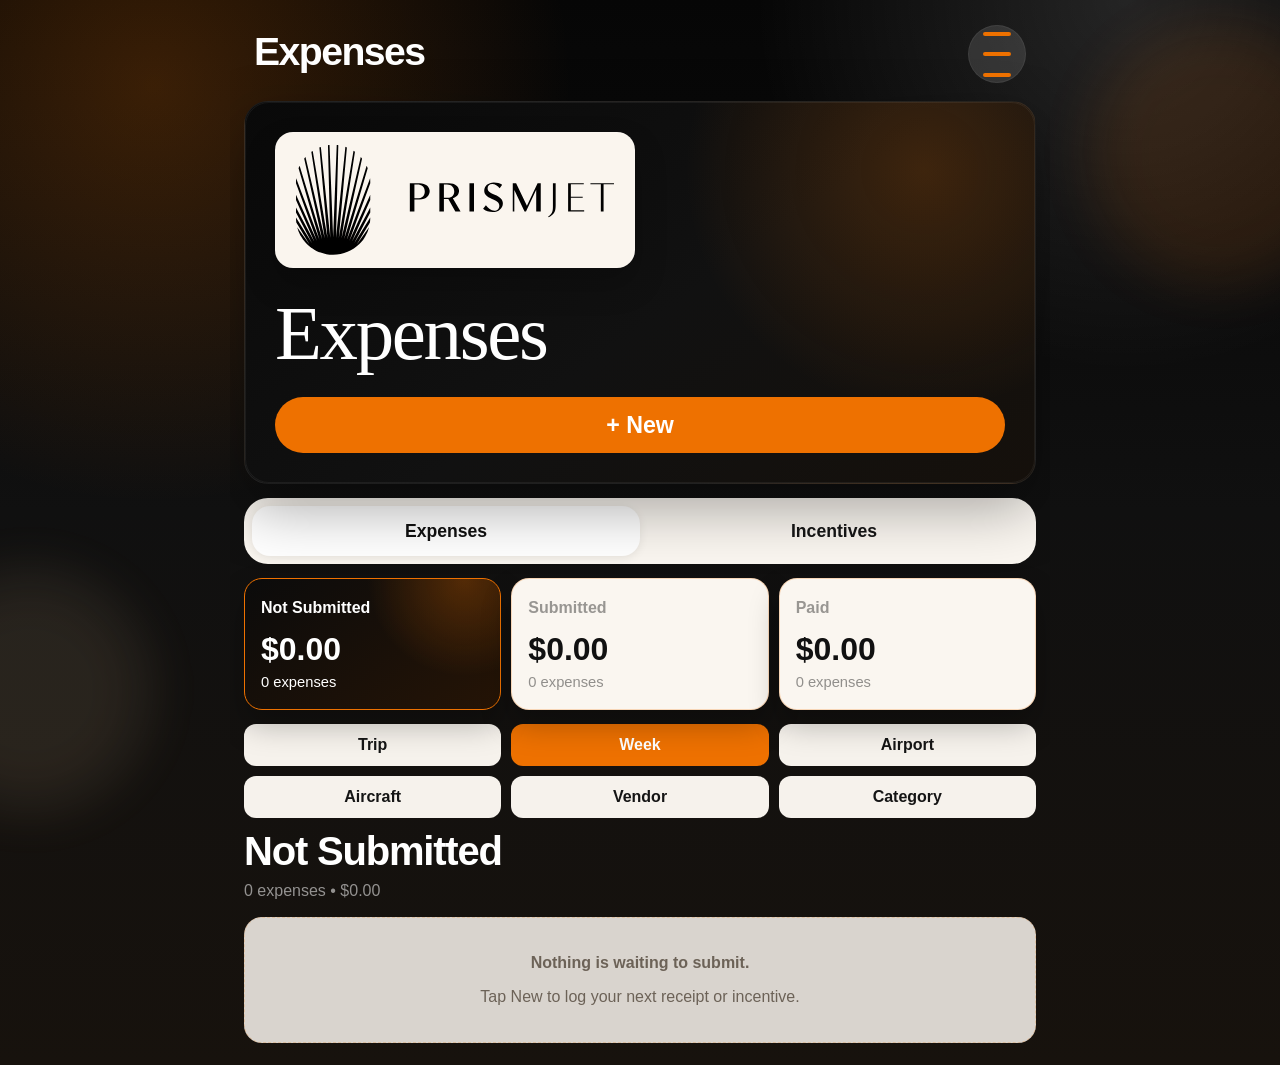
==== web/index.html @ e1cc3515 "Create Prism Expenses web and iOS repo" ====
<!DOCTYPE html>
<html lang="en">
<head>
  <meta charset="UTF-8">
  <meta name="viewport" content="width=device-width, initial-scale=1.0, viewport-fit=cover">
  <meta name="theme-color" content="#090909">
  <meta name="apple-mobile-web-app-capable" content="yes">
  <meta name="apple-mobile-web-app-status-bar-style" content="black-translucent">
  <meta name="apple-mobile-web-app-title" content="Expenses">
  <title>Expenses • PrismJet</title>
  <link rel="manifest" href="manifest.webmanifest">
  <link rel="icon" href="assets/icon.svg" type="image/svg+xml">
  <link rel="apple-touch-icon" sizes="180x180" href="assets/apple-touch-icon.png">
  <link rel="stylesheet" href="styles.css">
</head>
<body>
  <div class="page-shell">
    <div class="backdrop backdrop-a"></div>
    <div class="backdrop backdrop-b"></div>

    <header class="top-bar" aria-label="Expenses toolbar">
      <h1 class="top-title">Expenses</h1>
      <div class="home-menu">
        <button class="hamburger-button" id="menu-button" type="button" aria-label="Open menu" aria-expanded="false">
          <span></span>
          <span></span>
          <span></span>
        </button>
        <div class="menu-popover" id="menu-popover" hidden>
          <button type="button" data-menu-action="import">Import Backup / CSV</button>
          <button type="button" data-menu-action="export-backup">Export Backup</button>
          <a href="report.html">Export Report</a>
          <button type="button" data-menu-action="archive">Archive</button>
          <button class="danger-menu-item" type="button" data-menu-action="clear">Delete All Entries</button>
        </div>
      </div>
    </header>

    <header class="app-header card">
      <div class="hero-copy">
        <div class="brand-lockup">
          <div class="brand-logo-frame">
            <img class="brand-logo" src="assets/prismjet-logo.svg" alt="PrismJet">
          </div>
        </div>
        <h2 class="hero-title">Expenses</h2>
        <a class="primary-button new-expense-link" id="new-entry-link" href="expense.html?type=expense">+ New</a>
      </div>
      <input id="import-input" type="file" accept=".json,application/json,.csv,text/csv" hidden>
    </header>

    <main class="layout compact-layout">
      <section class="ledger-toggle" aria-label="Record type">
        <button class="ledger-toggle-button active" data-record-type="expense" type="button" aria-pressed="true">Expenses</button>
        <button class="ledger-toggle-button" data-record-type="incentive" type="button" aria-pressed="false">Incentives</button>
      </section>

      <section class="status-grid" aria-label="Expense categories">
        <button class="status-tile card active" data-view="to-submit" type="button" aria-pressed="true">
          <span class="summary-label">Not Submitted</span>
          <span class="summary-value" id="summary-to-submit">$0.00</span>
          <span class="summary-meta" id="summary-to-submit-count">0 expenses</span>
        </button>

        <button class="status-tile card" data-view="submitted" type="button" aria-pressed="false">
          <span class="summary-label">Submitted</span>
          <span class="summary-value" id="summary-awaiting">$0.00</span>
          <span class="summary-meta" id="summary-awaiting-count">0 expenses</span>
        </button>

        <button class="status-tile card" data-view="reimbursed" type="button" aria-pressed="false">
          <span class="summary-label">Paid</span>
          <span class="summary-value" id="summary-reimbursed">$0.00</span>
          <span class="summary-meta" id="summary-reimbursed-count">0 expenses</span>
        </button>
      </section>

      <section class="grouping-grid" aria-label="Grouping options">
        <button class="grouping-button" data-grouping="trip" type="button">Trip</button>
        <button class="grouping-button active" data-grouping="week" type="button">Week</button>
        <button class="grouping-button" data-grouping="airport" type="button">Airport</button>
        <button class="grouping-button" data-grouping="aircraft" type="button">Aircraft</button>
        <button class="grouping-button" data-grouping="vendor" type="button">Vendor</button>
        <button class="grouping-button" data-grouping="category" type="button">Category</button>
      </section>

      <section class="list-panel">
        <div class="list-panel-heading">
          <div>
            <h2 id="list-heading">Not Submitted</h2>
            <p class="list-caption" id="list-caption">0 expenses • $0.00</p>
          </div>
        </div>

        <div class="expense-list" id="expense-list" aria-live="polite"></div>

        <template id="expense-card-template">
          <article class="expense-card">
            <div class="expense-card-top">
              <div class="expense-primary">
                <p class="expense-merchant"></p>
                <p class="expense-meta"></p>
              </div>
              <div class="expense-amount"></div>
            </div>

            <div class="expense-badges"></div>
            <p class="expense-location"></p>
            <p class="expense-notes"></p>
            <img class="expense-photo" alt="Receipt photo">

            <dl class="expense-timeline"></dl>

            <div class="expense-actions">
              <button class="inline-button" data-action="quick-status" type="button"></button>
              <button class="inline-button" data-action="edit" type="button">Edit</button>
              <button class="inline-button danger-inline" data-action="delete" type="button">Delete</button>
            </div>
          </article>
        </template>
      </section>
    </main>
  </div>

  <script src="app.js" type="module"></script>
</body>
</html>
---- web/styles.css ----
:root {
  --bg: #090909;
  --surface: rgba(255, 251, 245, 0.95);
  --surface-strong: #fffdf8;
  --line: rgba(238, 113, 0, 0.16);
  --text: #111111;
  --muted: #6c6257;
  --accent: #ee7100;
  --accent-strong: #c85b00;
  --highlight: #e8be84;
  --success: #2f6d55;
  --warning: #a35a1d;
  --shadow: 0 22px 50px rgba(0, 0, 0, 0.2);
  --radius-xl: 24px;
  --radius-lg: 18px;
  --radius-md: 14px;
  --radius-sm: 12px;
  --hero-font: "Iowan Old Style", "Palatino Linotype", "Book Antiqua", serif;
  --ui-font: "Avenir Next", "Helvetica Neue", "Trebuchet MS", sans-serif;
}

* {
  box-sizing: border-box;
}

html {
  background:
    radial-gradient(circle at 12% 8%, rgba(238, 113, 0, 0.22), transparent 28%),
    radial-gradient(circle at 88% 0%, rgba(255, 255, 255, 0.12), transparent 24%),
    linear-gradient(180deg, #060606 0%, #101010 48%, #17120d 100%);
}

body {
  margin: 0;
  min-height: 100vh;
  color: var(--text);
  font-family: var(--ui-font);
  background: transparent;
}

body.modal-open {
  overflow: hidden;
}

button,
input,
select,
textarea {
  font: inherit;
}

button {
  border: 0;
  cursor: pointer;
}

a {
  color: inherit;
  text-decoration: none;
}

img {
  display: block;
  max-width: 100%;
}

.page-shell {
  position: relative;
  max-width: 820px;
  margin: 0 auto;
  overflow: hidden;
  padding: max(18px, env(safe-area-inset-top)) 14px max(22px, env(safe-area-inset-bottom));
}

.backdrop {
  position: fixed;
  border-radius: 999px;
  pointer-events: none;
  filter: blur(28px);
  opacity: 0.7;
}

.backdrop-a {
  top: 24px;
  right: -70px;
  width: 260px;
  height: 260px;
  background: rgba(238, 113, 0, 0.16);
}

.backdrop-b {
  bottom: 10%;
  left: -90px;
  width: 240px;
  height: 240px;
  background: rgba(245, 212, 161, 0.14);
}

.card,
.expense-card,
.status-tile {
  animation: lift-in 0.42s ease both;
}

.card {
  position: relative;
  border: 1px solid var(--line);
  border-radius: var(--radius-xl);
  background: var(--surface);
  backdrop-filter: blur(12px);
  box-shadow: var(--shadow);
}

.app-header,
.form-shell {
  overflow: hidden;
  padding: 20px;
  border-color: rgba(238, 113, 0, 0.22);
  background:
    radial-gradient(circle at top right, rgba(238, 113, 0, 0.24), transparent 32%),
    radial-gradient(circle at 8% 110%, rgba(255, 255, 255, 0.08), transparent 30%),
    linear-gradient(145deg, #090909 0%, #131313 54%, #17110a 100%);
  box-shadow: 0 24px 60px rgba(0, 0, 0, 0.34);
}

.app-header::after,
.form-shell::after {
  content: "";
  position: absolute;
  inset: 0;
  border: 1px solid rgba(255, 255, 255, 0.06);
  border-radius: inherit;
  pointer-events: none;
}

.app-header-top,
.list-panel-heading,
.form-header {
  display: flex;
  justify-content: space-between;
  gap: 14px;
  align-items: flex-start;
}

.hero-copy {
  max-width: 34rem;
}

.brand-lockup {
  display: flex;
  align-items: center;
  margin-bottom: 16px;
}

.brand-lockup-compact {
  margin-bottom: 14px;
}

.brand-logo-frame {
  display: inline-flex;
  padding: 12px 14px;
  border-radius: 18px;
  background: rgba(255, 250, 243, 0.98);
  border: 1px solid rgba(255, 255, 255, 0.1);
  box-shadow: 0 16px 32px rgba(0, 0, 0, 0.22);
}

.brand-logo {
  width: min(210px, 52vw);
  height: auto;
}

.eyebrow,
.section-eyebrow,
.summary-label {
  display: block;
  margin: 0 0 6px;
  letter-spacing: 0.11em;
  text-transform: uppercase;
  color: var(--highlight);
  font-size: 0.68rem;
  font-weight: 700;
}

h1,
h2 {
  margin: 0;
  font-family: var(--hero-font);
  line-height: 0.98;
  letter-spacing: -0.03em;
}

h1 {
  font-size: clamp(2rem, 7vw, 3rem);
  font-weight: 300;
}

h2 {
  font-size: clamp(1.5rem, 5vw, 2rem);
  font-weight: 400;
}

.hero-text,
.list-caption,
.storage-tip,
.field-help,
.expense-meta,
.expense-location,
.expense-notes,
.install-tip,
.back-copy {
  color: var(--muted);
  line-height: 1.45;
}

.app-header h1,
.form-shell h1 {
  color: #fff;
}

.app-header .hero-text,
.app-header .install-tip,
.app-header .storage-tip,
.form-shell .back-copy {
  color: rgba(255, 244, 228, 0.78);
}

.hero-text,
.install-tip {
  margin: 8px 0 0;
  font-size: 0.95rem;
}

.storage-tip {
  display: block;
  margin-top: 6px;
}

.header-actions {
  display: flex;
  gap: 10px;
  flex-wrap: wrap;
  margin-top: 18px;
}

.layout {
  display: grid;
  gap: 14px;
  margin-top: 14px;
}

.ledger-toggle {
  display: grid;
  grid-template-columns: repeat(2, minmax(0, 1fr));
  gap: 8px;
}

.ledger-toggle-button {
  min-height: 42px;
  border: 1px solid rgba(255, 255, 255, 0.08);
  border-radius: 999px;
  background: rgba(12, 12, 13, 0.92);
  color: rgba(255, 243, 226, 0.78);
  font-weight: 700;
  transition: transform 160ms ease, border-color 160ms ease, background-color 160ms ease;
}

.ledger-toggle-button.active {
  border-color: rgba(238, 113, 0, 0.5);
  background:
    radial-gradient(circle at top right, rgba(238, 113, 0, 0.24), transparent 46%),
    linear-gradient(180deg, rgba(16, 16, 17, 0.98), rgba(27, 18, 11, 0.98));
  color: #fff;
}

.ledger-toggle-button:hover {
  transform: translateY(-1px);
}

.status-grid {
  display: grid;
  gap: 10px;
  grid-template-columns: repeat(3, minmax(0, 1fr));
}

.status-tile {
  width: 100%;
  padding: 14px 12px;
  text-align: left;
  border: 1px solid rgba(255, 255, 255, 0.08);
  border-radius: var(--radius-lg);
  background: linear-gradient(180deg, rgba(12, 12, 13, 0.96), rgba(23, 17, 11, 0.96));
  box-shadow: 0 16px 30px rgba(0, 0, 0, 0.25);
  transition: transform 160ms ease, border-color 160ms ease, background-color 160ms ease;
}

.status-tile.active {
  border-color: rgba(238, 113, 0, 0.58);
  background:
    radial-gradient(circle at top right, rgba(238, 113, 0, 0.26), transparent 46%),
    linear-gradient(180deg, rgba(16, 16, 17, 0.98), rgba(27, 18, 11, 0.98));
}

.status-tile:hover {
  transform: translateY(-1px);
}

.summary-value {
  display: block;
  margin: 0;
  color: #fff;
  font-size: clamp(0.98rem, 3.8vw, 1.25rem);
  font-weight: 800;
  line-height: 1.15;
  font-variant-numeric: tabular-nums;
}

.summary-meta {
  display: block;
  margin-top: 6px;
  color: rgba(255, 243, 226, 0.72);
  font-size: 0.76rem;
}

.list-panel {
  padding: 16px;
  border-color: rgba(238, 113, 0, 0.18);
  box-shadow: 0 24px 48px rgba(0, 0, 0, 0.18);
}

.list-panel::before,
.form-card::before {
  content: "";
  position: absolute;
  left: 18px;
  right: 18px;
  top: 0;
  height: 3px;
  border-radius: 999px;
  background: linear-gradient(90deg, rgba(238, 113, 0, 0), rgba(238, 113, 0, 0.7), rgba(238, 113, 0, 0));
}

.list-panel-heading {
  margin-bottom: 14px;
  align-items: flex-end;
}

.list-caption {
  margin: 8px 0 0;
  font-size: 0.92rem;
}

.sort-control {
  display: grid;
  gap: 6px;
  min-width: 0;
}

.sort-control-label {
  color: var(--muted);
  font-size: 0.72rem;
  font-weight: 700;
  letter-spacing: 0.08em;
  text-transform: uppercase;
}

.sort-control select {
  min-height: 40px;
  padding: 0 14px;
  border: 1px solid rgba(17, 17, 17, 0.12);
  border-radius: 999px;
  background: rgba(255, 254, 251, 0.98);
  color: var(--text);
  font-weight: 700;
}

.expense-list {
  display: grid;
  gap: 12px;
}

.expense-group {
  overflow: hidden;
  border: 1px solid var(--line);
  border-radius: var(--radius-lg);
  background: rgba(255, 251, 245, 0.9);
}

.expense-group-summary,
.submitted-expense-summary {
  display: flex;
  align-items: center;
  justify-content: space-between;
  gap: 10px;
  padding: 12px 14px;
  cursor: pointer;
  list-style: none;
}

.expense-group-summary::-webkit-details-marker,
.submitted-expense-summary::-webkit-details-marker {
  display: none;
}

.expense-group-summary-main,
.submitted-expense-line {
  min-width: 0;
  display: flex;
  align-items: center;
  gap: 8px;
}

.expense-group-summary-label,
.submitted-expense-title {
  min-width: 0;
  overflow: hidden;
  text-overflow: ellipsis;
  white-space: nowrap;
  font-weight: 800;
}

.expense-group-summary-label {
  font-size: 0.98rem;
}

.expense-group-summary-right,
.submitted-expense-summary-right {
  display: flex;
  align-items: center;
  gap: 10px;
  flex-shrink: 0;
}

.expense-group-summary-total,
.submitted-expense-summary-amount {
  color: var(--accent);
  font-weight: 800;
  font-variant-numeric: tabular-nums;
  white-space: nowrap;
}

.accordion-chevron {
  color: var(--muted);
  font-size: 1.15rem;
  line-height: 1;
  transition: transform 180ms ease;
}

.expense-group[open] > .expense-group-summary,
.submitted-expense-item[open] > .submitted-expense-summary {
  border-bottom: 1px solid rgba(238, 113, 0, 0.16);
}

.expense-group[open] > .expense-group-summary .accordion-chevron,
.submitted-expense-item[open] > .submitted-expense-summary .accordion-chevron {
  transform: rotate(90deg);
}

.expense-group-content,
.submitted-expense-body {
  padding: 10px 12px 12px;
}

.expense-group-actions {
  display: flex;
  flex-wrap: wrap;
  gap: 8px;
  margin-bottom: 10px;
}

.expense-group-button {
  min-height: 38px;
}

.trip-group {
  display: grid;
  gap: 8px;
}

.trip-group + .trip-group {
  padding-top: 10px;
  border-top: 1px solid rgba(17, 17, 17, 0.08);
}

.trip-group-header {
  display: flex;
  justify-content: space-between;
  gap: 10px;
  align-items: baseline;
}

.trip-group-title {
  margin: 0;
  font-size: 0.96rem;
  font-weight: 800;
}

.trip-group-caption {
  margin: 0;
  color: var(--muted);
  font-size: 0.76rem;
}

.trip-group-list {
  display: grid;
  gap: 8px;
}

.expense-group-note,
.submitted-expense-meta {
  margin: 0 0 10px;
  color: var(--muted);
  font-size: 0.84rem;
  line-height: 1.35;
}

.submitted-expense-date-grid {
  display: grid;
  grid-template-columns: repeat(3, minmax(0, 1fr));
  gap: 8px;
  margin: 0 0 12px;
}

.submitted-expense-date-field {
  display: grid;
  gap: 5px;
  padding: 10px;
  border-radius: var(--radius-md);
  background: rgba(17, 17, 17, 0.05);
}

.submitted-expense-date-label {
  color: var(--muted);
  font-size: 0.72rem;
  font-weight: 700;
  text-transform: uppercase;
  letter-spacing: 0.08em;
}

.submitted-expense-date-input,
.submitted-expense-date-value {
  min-width: 0;
  color: var(--text);
  font-size: 0.88rem;
  font-weight: 700;
}

.submitted-expense-date-input {
  min-height: 24px;
  padding: 0;
  border: 0;
  background: transparent;
  appearance: none;
  -webkit-appearance: none;
}

.submitted-expense-date-input:focus {
  outline: none;
}

.submitted-expense-date-input::-webkit-date-and-time-value {
  text-align: left;
}

.expense-group-list {
  display: grid;
  gap: 8px;
}

.expense-group-empty {
  margin: 0;
  padding: 14px;
  border-radius: var(--radius-md);
  background: rgba(17, 17, 17, 0.05);
  color: var(--muted);
  text-align: center;
}

.submitted-expense-item {
  overflow: hidden;
  border: 1px solid rgba(17, 17, 17, 0.08);
  border-radius: var(--radius-md);
  background: linear-gradient(180deg, rgba(255, 253, 249, 0.98), rgba(249, 242, 232, 0.95));
  animation: lift-in 0.42s ease both;
}

.submitted-expense-date {
  flex-shrink: 0;
  color: var(--muted);
  font-size: 0.8rem;
  font-weight: 700;
  white-space: nowrap;
}

.submitted-expense-title {
  font-size: 0.94rem;
}

.submitted-expense-summary-amount {
  font-size: 0.92rem;
}

.expense-card {
  padding: 16px;
  border: 1px solid var(--line);
  border-radius: var(--radius-lg);
  background: linear-gradient(180deg, rgba(255, 253, 249, 0.99), rgba(249, 242, 232, 0.97));
}

.expense-card-top {
  display: flex;
  justify-content: space-between;
  gap: 12px;
  align-items: flex-start;
}

.expense-merchant {
  margin: 0;
  font-size: 1.08rem;
  font-weight: 800;
}

.expense-meta,
.expense-location,
.expense-notes {
  margin: 6px 0 0;
  font-size: 0.92rem;
}

.expense-location:not([hidden])::before {
  content: "Airport: ";
  font-weight: 700;
  color: var(--text);
}

.expense-amount {
  flex-shrink: 0;
  color: var(--accent);
  font-size: 1.15rem;
  font-weight: 800;
  white-space: nowrap;
  font-variant-numeric: tabular-nums;
}

.expense-badges {
  display: flex;
  gap: 8px;
  flex-wrap: wrap;
  margin-top: 12px;
}

.badge {
  display: inline-flex;
  align-items: center;
  min-height: 28px;
  padding: 0 10px;
  border-radius: 999px;
  font-size: 0.76rem;
  font-weight: 700;
}

.badge-status-draft {
  background: rgba(238, 113, 0, 0.12);
  color: var(--accent);
}

.badge-status-submitted {
  background: rgba(232, 190, 132, 0.2);
  color: var(--warning);
}

.badge-status-reimbursed {
  background: rgba(47, 109, 85, 0.14);
  color: var(--success);
}

.badge-category {
  background: rgba(17, 17, 17, 0.06);
  color: var(--text);
}

.badge-trip {
  background: rgba(238, 113, 0, 0.12);
  color: var(--accent);
}

.expense-photo {
  width: 100%;
  margin-top: 12px;
  max-height: 150px;
  border-radius: var(--radius-md);
  object-fit: cover;
  background: rgba(17, 17, 17, 0.06);
}

.expense-timeline {
  display: grid;
  grid-template-columns: repeat(3, minmax(0, 1fr));
  gap: 8px;
  margin: 12px 0 0;
}

.expense-timeline div {
  padding: 10px;
  border-radius: var(--radius-md);
  background: rgba(17, 17, 17, 0.05);
}

.expense-timeline dt {
  margin: 0 0 5px;
  color: var(--muted);
  font-size: 0.72rem;
  text-transform: uppercase;
  letter-spacing: 0.08em;
}

.expense-timeline dd {
  margin: 0;
  font-size: 0.88rem;
  font-weight: 700;
}

.expense-actions,
.form-actions {
  display: flex;
  gap: 10px;
  flex-wrap: wrap;
  margin-top: 14px;
}

.primary-button,
.secondary-button,
.inline-button {
  display: inline-flex;
  align-items: center;
  justify-content: center;
  min-height: 42px;
  padding: 0 16px;
  border-radius: 999px;
  font-weight: 700;
  transition: transform 160ms ease, box-shadow 160ms ease, background-color 160ms ease, color 160ms ease;
}

.primary-button {
  border: 1px solid rgba(238, 113, 0, 0.45);
  background: linear-gradient(135deg, #111111 0%, #1d1d1f 100%);
  color: #fff;
  box-shadow: 0 14px 28px rgba(0, 0, 0, 0.22);
}

.secondary-button,
.inline-button {
  border: 1px solid rgba(17, 17, 17, 0.12);
  background: rgba(255, 253, 249, 0.95);
  color: var(--text);
}

.danger-inline {
  color: #a63e2f;
}

.danger-button {
  color: #a63e2f;
}

.primary-button:hover,
.secondary-button:hover,
.inline-button:hover {
  transform: translateY(-1px);
}

.primary-button:disabled,
.secondary-button:disabled,
.inline-button:disabled {
  opacity: 0.58;
  cursor: not-allowed;
  transform: none;
}

.new-expense-link {
  flex-shrink: 0;
  background: #fff;
  color: #111;
  border-color: rgba(255, 255, 255, 0.18);
}

.app-header .secondary-button,
.form-shell .back-link {
  border-color: rgba(255, 255, 255, 0.14);
  background: rgba(255, 255, 255, 0.06);
  color: #fff;
  box-shadow: none;
}

.app-header .danger-button {
  border-color: rgba(224, 95, 70, 0.34);
  color: #ffd7ce;
}

.app-header .secondary-button:hover,
.form-shell .back-link:hover,
.app-header .new-expense-link:hover {
  box-shadow: none;
}

.form-page {
  max-width: 760px;
  margin: 0 auto;
}

.back-link {
  margin-bottom: 12px;
}

.form-card {
  margin-top: 12px;
  padding: 14px;
  overflow: hidden;
  border-color: rgba(238, 113, 0, 0.18);
  box-shadow: 0 24px 48px rgba(0, 0, 0, 0.18);
}

.entry-type-picker {
  display: grid;
  grid-template-columns: repeat(2, minmax(0, 1fr));
  gap: 8px;
  margin: 0 0 12px;
  padding: 0;
  border: 0;
}

.entry-type-picker legend {
  margin-bottom: 8px;
  color: var(--muted);
  font-size: 0.8rem;
  font-weight: 700;
}

.entry-type-option {
  position: relative;
}

.entry-type-option input {
  position: absolute;
  inset: 0;
  opacity: 0;
  pointer-events: none;
}

.entry-type-option span {
  display: flex;
  align-items: center;
  justify-content: center;
  min-height: 42px;
  padding: 0 14px;
  border: 1px solid rgba(17, 17, 17, 0.12);
  border-radius: 999px;
  background: rgba(255, 254, 251, 0.96);
  color: var(--text);
  font-weight: 700;
}

.entry-type-option input:checked + span {
  border-color: rgba(238, 113, 0, 0.5);
  background: rgba(238, 113, 0, 0.1);
  color: var(--accent-strong);
}

.field-grid {
  display: grid;
  gap: 12px;
  grid-template-columns: repeat(2, minmax(0, 1fr));
}

.field {
  display: flex;
  flex-direction: column;
  gap: 6px;
  min-width: 0;
}

.field span {
  font-size: 0.84rem;
  font-weight: 700;
}

.field input,
.field select,
.field textarea {
  width: 100%;
  max-width: 100%;
  min-width: 0;
  min-height: 44px;
  padding: 11px 13px;
  border: 1px solid rgba(17, 17, 17, 0.14);
  border-radius: var(--radius-md);
  background: rgba(255, 254, 251, 0.96);
  color: var(--text);
  transition: border-color 160ms ease, box-shadow 160ms ease, transform 160ms ease;
}

.field input[type="date"] {
  display: block;
  width: 100%;
  max-width: 100%;
  min-width: 0;
  overflow: hidden;
  white-space: nowrap;
  text-overflow: ellipsis;
  -webkit-appearance: none;
  appearance: none;
}

.field input[type="date"]::-webkit-date-and-time-value {
  text-align: left;
}

.field input[type="date"]::-webkit-calendar-picker-indicator {
  margin-left: 6px;
}

.field input:focus,
.field select:focus,
.field textarea:focus {
  outline: none;
  border-color: rgba(238, 113, 0, 0.5);
  box-shadow: 0 0 0 4px rgba(238, 113, 0, 0.08);
  transform: translateY(-1px);
}

.field textarea {
  min-height: 84px;
  resize: vertical;
}

.field-wide {
  grid-column: 1 / -1;
}

.entry-grid {
  gap: 10px;
  grid-template-columns: repeat(2, minmax(0, 1fr));
}

.receipt-field {
  padding: 12px;
  border: 1px solid rgba(17, 17, 17, 0.08);
  border-radius: var(--radius-lg);
  background: rgba(248, 241, 231, 0.72);
}

.receipt-actions {
  display: grid;
  gap: 6px;
  margin-top: 8px;
}

.compact-action {
  width: 100%;
}

.scan-status {
  margin: 0;
  color: var(--muted);
  font-size: 0.8rem;
  line-height: 1.35;
}

.location-row {
  display: grid;
  grid-template-columns: 1fr auto;
  gap: 10px;
}

.photo-preview {
  display: grid;
  gap: 10px;
  margin-top: 12px;
}

.photo-preview[hidden],
.status-date-field[hidden],
#autofill-button[hidden] {
  display: none;
}

.photo-preview-actions {
  display: flex;
  gap: 10px;
  flex-wrap: wrap;
}

.photo-preview img {
  width: 100%;
  max-height: 420px;
  border-radius: var(--radius-lg);
  object-fit: contain;
  background: rgba(17, 17, 17, 0.06);
  cursor: zoom-in;
}

.empty-state {
  padding: 20px;
  border-radius: var(--radius-lg);
  border: 1px dashed rgba(238, 113, 0, 0.22);
  text-align: center;
  color: var(--muted);
  background: rgba(255, 251, 243, 0.84);
}

.details-panel {
  margin-top: 12px;
  border: 1px solid rgba(17, 17, 17, 0.08);
  border-radius: var(--radius-lg);
  background: rgba(248, 241, 231, 0.68);
  overflow: hidden;
}

.details-panel summary {
  padding: 12px 14px;
  cursor: pointer;
  font-weight: 700;
  color: var(--accent);
  list-style: none;
}

.details-panel summary::-webkit-details-marker {
  display: none;
}

.details-panel[open] summary {
  border-bottom: 1px solid rgba(17, 17, 17, 0.08);
}

.optional-grid {
  gap: 10px;
  padding: 0 14px 14px;
}

.report-card {
  display: grid;
  gap: 14px;
}

.report-date-grid {
  gap: 12px;
}

.report-preview {
  margin: 0;
  padding: 12px 14px;
  border: 1px solid rgba(17, 17, 17, 0.08);
  border-radius: var(--radius-md);
  background: rgba(248, 241, 231, 0.62);
  color: var(--muted);
  line-height: 1.45;
}

.report-actions {
  margin-top: 0;
}

.report-download-link[hidden] {
  display: none;
}

.report-modal {
  position: fixed;
  inset: 0;
  z-index: 18;
  display: grid;
  place-items: center;
  padding: 20px 12px;
}

.report-modal[hidden] {
  display: none;
}

.report-modal-scrim {
  position: absolute;
  inset: 0;
  background: rgba(9, 9, 9, 0.72);
  backdrop-filter: blur(8px);
}

.report-modal-card {
  position: relative;
  width: min(100%, 520px);
  padding: 16px;
  border-color: rgba(238, 113, 0, 0.18);
  box-shadow: 0 24px 56px rgba(0, 0, 0, 0.28);
}

.report-modal-header {
  display: flex;
  justify-content: space-between;
  gap: 12px;
  align-items: flex-start;
  margin-bottom: 14px;
}

.report-modal-copy,
.report-modal-preview {
  margin: 8px 0 0;
  color: var(--muted);
  line-height: 1.45;
}

.report-modal-grid {
  display: grid;
  gap: 12px;
  grid-template-columns: repeat(2, minmax(0, 1fr));
}

.report-modal-preview {
  padding: 12px 14px;
  border: 1px solid rgba(17, 17, 17, 0.08);
  border-radius: var(--radius-md);
  background: rgba(248, 241, 231, 0.62);
}

.report-modal-actions {
  display: flex;
  justify-content: flex-end;
  gap: 10px;
  flex-wrap: wrap;
  margin-top: 14px;
}

.image-modal {
  position: fixed;
  inset: 0;
  z-index: 20;
  display: grid;
  place-items: center;
  padding: 20px 12px;
}

.image-modal[hidden] {
  display: none;
}

.image-modal-scrim {
  position: absolute;
  inset: 0;
  background: rgba(19, 41, 42, 0.72);
  backdrop-filter: blur(8px);
}

.image-modal-card {
  position: relative;
  width: min(100%, 760px);
  max-height: 92vh;
  padding: 14px;
  border: 1px solid rgba(255, 255, 255, 0.08);
  border-radius: var(--radius-xl);
  background: rgba(14, 30, 31, 0.94);
  box-shadow: 0 22px 50px rgba(0, 0, 0, 0.3);
}

.image-modal-toolbar {
  display: flex;
  justify-content: space-between;
  gap: 10px;
  align-items: center;
  margin-bottom: 12px;
}

.image-zoom-actions {
  display: flex;
  gap: 8px;
}

.image-modal-toolbar .inline-button {
  background: rgba(255, 255, 255, 0.08);
  border-color: rgba(255, 255, 255, 0.12);
  color: #fff;
}

.image-modal-frame {
  position: relative;
  overflow: hidden;
  min-height: 60vh;
  max-height: 70vh;
  border-radius: var(--radius-lg);
  background: rgba(0, 0, 0, 0.3);
  touch-action: none;
}

.image-modal-frame img {
  width: 100%;
  height: 100%;
  object-fit: contain;
  transform-origin: center center;
  transition: transform 140ms ease;
  user-select: none;
  -webkit-user-drag: none;
}

.image-modal-help {
  margin: 12px 0 4px;
  color: rgba(255, 255, 255, 0.72);
}

@keyframes lift-in {
  from {
    opacity: 0;
    transform: translateY(10px);
  }

  to {
    opacity: 1;
    transform: translateY(0);
  }
}

@media (max-width: 760px) {
  .app-header-top,
  .list-panel-heading,
  .form-header,
  .expense-card-top,
  .image-modal-toolbar,
  .report-modal-header {
    flex-direction: column;
  }

  .new-expense-link {
    width: 100%;
  }

  .field-grid:not(.entry-grid):not(.optional-grid),
  .expense-timeline {
    grid-template-columns: 1fr;
  }

  .image-zoom-actions {
    width: 100%;
    justify-content: space-between;
  }
}

@media (max-width: 560px) {
  .ledger-toggle,
  .entry-type-picker,
  .entry-grid,
  .optional-grid,
  .submitted-expense-date-grid,
  .report-modal-grid {
    grid-template-columns: 1fr;
  }
}

@media (max-width: 480px) {
  .page-shell {
    padding-inline: 12px;
  }

  .app-header,
  .form-shell {
    padding: 16px;
  }

  .form-card {
    padding: 12px;
  }

  .status-grid {
    gap: 8px;
  }

  .status-tile {
    padding: 12px 10px;
  }

  .summary-label {
    font-size: 0.62rem;
  }

  .summary-meta {
    font-size: 0.7rem;
  }

  .field input,
  .field select,
  .field textarea {
    min-height: 42px;
    padding: 10px 12px;
  }

  .image-modal {
    padding-inline: 8px;
  }

  .report-modal {
    padding-inline: 8px;
  }

  .report-modal-actions > * {
    width: 100%;
  }
}

.top-bar {
  display: flex;
  align-items: center;
  justify-content: space-between;
  gap: 16px;
  margin: 4px 0 18px;
  padding: 0 10px;
}

.top-title {
  color: #fff;
  font-family: var(--ui-font);
  font-size: clamp(1.9rem, 8vw, 2.45rem);
  font-weight: 800;
  letter-spacing: -0.04em;
}

.home-menu {
  position: relative;
  z-index: 5;
}

.hamburger-button {
  display: inline-grid;
  place-items: center;
  gap: 5px;
  width: 58px;
  height: 58px;
  border-radius: 999px;
  background: rgba(255, 255, 255, 0.12);
  box-shadow: inset 0 0 0 1px rgba(255, 255, 255, 0.06);
}

.hamburger-button span {
  display: block;
  width: 28px;
  height: 4px;
  border-radius: 999px;
  background: var(--accent);
}

.menu-popover {
  position: absolute;
  top: calc(100% + 10px);
  right: 0;
  display: grid;
  width: min(260px, calc(100vw - 28px));
  padding: 8px;
  border: 1px solid rgba(238, 113, 0, 0.28);
  border-radius: 18px;
  background: rgba(255, 251, 245, 0.98);
  box-shadow: 0 24px 60px rgba(0, 0, 0, 0.32);
}

.menu-popover[hidden] {
  display: none;
}

.menu-popover button,
.menu-popover a {
  width: 100%;
  padding: 12px 14px;
  border-radius: 12px;
  background: transparent;
  color: var(--text);
  text-align: left;
  font-weight: 800;
}

.menu-popover button:hover,
.menu-popover a:hover {
  background: rgba(238, 113, 0, 0.1);
}

.danger-menu-item {
  color: #b3261e !important;
}

.app-header {
  min-height: 0;
  padding: 30px;
  border-color: rgba(255, 255, 255, 0.08);
  background:
    radial-gradient(circle at 86% 18%, rgba(238, 113, 0, 0.2), transparent 32%),
    linear-gradient(145deg, #090909 0%, #111 54%, #15100b 100%);
}

.app-header .hero-copy {
  max-width: none;
}

.app-header .brand-logo-frame {
  width: min(360px, 72vw);
  padding: 12px 20px;
}

.app-header .brand-logo {
  width: 100%;
}

.hero-title {
  margin: 28px 0 26px;
  color: #fff;
  font-size: clamp(3rem, 14vw, 4.8rem);
}

.new-expense-link {
  width: 100%;
  min-height: 56px;
  border: 0;
  background: var(--accent);
  color: #fff;
  font-size: 1.45rem;
  box-shadow: none;
}

.ledger-toggle {
  grid-template-columns: repeat(2, minmax(0, 1fr));
  gap: 0;
  padding: 8px;
  border-radius: 24px;
  background: rgba(255, 251, 245, 0.98);
}

.ledger-toggle-button {
  min-height: 50px;
  border: 0;
  border-radius: 18px;
  background: transparent;
  color: #161616;
  font-size: 1.1rem;
}

.ledger-toggle-button.active {
  background: #fff;
  color: #111;
  box-shadow: 0 2px 10px rgba(0, 0, 0, 0.08);
}

.status-tile {
  min-height: 132px;
  padding: 18px 16px;
  border-color: rgba(238, 113, 0, 0.24);
  background: rgba(255, 251, 245, 0.98);
}

.status-tile.active {
  border-color: var(--accent);
  background:
    radial-gradient(circle at 86% 0%, rgba(238, 113, 0, 0.28), transparent 38%),
    linear-gradient(145deg, #0b0b0b, #251406);
}

.status-tile .summary-label {
  margin-bottom: 14px;
  color: rgba(17, 17, 17, 0.42);
  letter-spacing: 0;
  text-transform: none;
  font-size: 1rem;
}

.status-tile .summary-value {
  color: #111;
  font-size: clamp(1.55rem, 5.2vw, 2rem);
}

.status-tile .summary-meta {
  color: rgba(17, 17, 17, 0.45);
  font-size: 0.92rem;
}

.status-tile.active .summary-label,
.status-tile.active .summary-value,
.status-tile.active .summary-meta {
  color: #fff;
}

.grouping-grid {
  display: grid;
  grid-template-columns: repeat(3, minmax(0, 1fr));
  gap: 10px;
}

.grouping-button {
  min-height: 42px;
  border-radius: 12px;
  background: rgba(255, 251, 245, 0.96);
  color: #151515;
  font-weight: 800;
}

.grouping-button.active {
  background: var(--accent);
  color: #fff;
}

.list-panel {
  padding: 0;
  border: 0;
  background: transparent;
  box-shadow: none;
}

.list-panel::before {
  content: none;
}

.list-panel-heading h2 {
  color: #fff;
  font-family: var(--ui-font);
  font-size: clamp(1.8rem, 7vw, 2.5rem);
  font-weight: 900;
}

.list-caption {
  color: rgba(255, 255, 255, 0.54);
  font-size: 1rem;
}

.expense-list {
  gap: 10px;
}

.expense-group {
  border: 0;
  border-radius: 12px;
  background: rgba(255, 251, 245, 0.99);
}

.expense-group-summary {
  min-height: 66px;
  padding: 10px 12px;
}

.expense-group-title-block {
  display: grid;
  gap: 2px;
  min-width: 0;
}

.expense-group-summary-label {
  color: #06770f;
  font-size: 1.05rem;
}

.expense-group-count {
  color: rgba(6, 119, 15, 0.58);
  font-size: 0.86rem;
  font-weight: 700;
}

.expense-group-summary-right {
  gap: 8px;
}

.expense-group-summary-total {
  color: #06770f;
  font-size: 1.08rem;
}

.group-status-button {
  order: -1;
  min-height: 34px;
  padding-inline: 12px;
  color: #fff;
  font-size: 0.84rem;
}

.submit-button {
  border-color: rgba(25, 128, 58, 0.3);
  background: #17883e;
}

.paid-button {
  border-color: rgba(238, 113, 0, 0.35);
  background: var(--accent);
}

.archive-button {
  border-color: rgba(179, 38, 30, 0.3);
  background: #b3261e;
}

.submitted-expense-item {
  border-color: rgba(17, 17, 17, 0.06);
  border-radius: 12px;
}

@media (max-width: 480px) {
  .app-header {
    padding: 24px 20px;
  }

  .status-tile {
    min-height: 108px;
    padding: 14px 12px;
  }

  .status-tile .summary-label {
    font-size: 0.88rem;
  }

  .status-tile .summary-value {
    font-size: 1.36rem;
  }

  .group-status-button {
    min-height: 30px;
    padding-inline: 9px;
    font-size: 0.72rem;
  }

  .expense-group-summary-total {
    font-size: 0.96rem;
  }
}
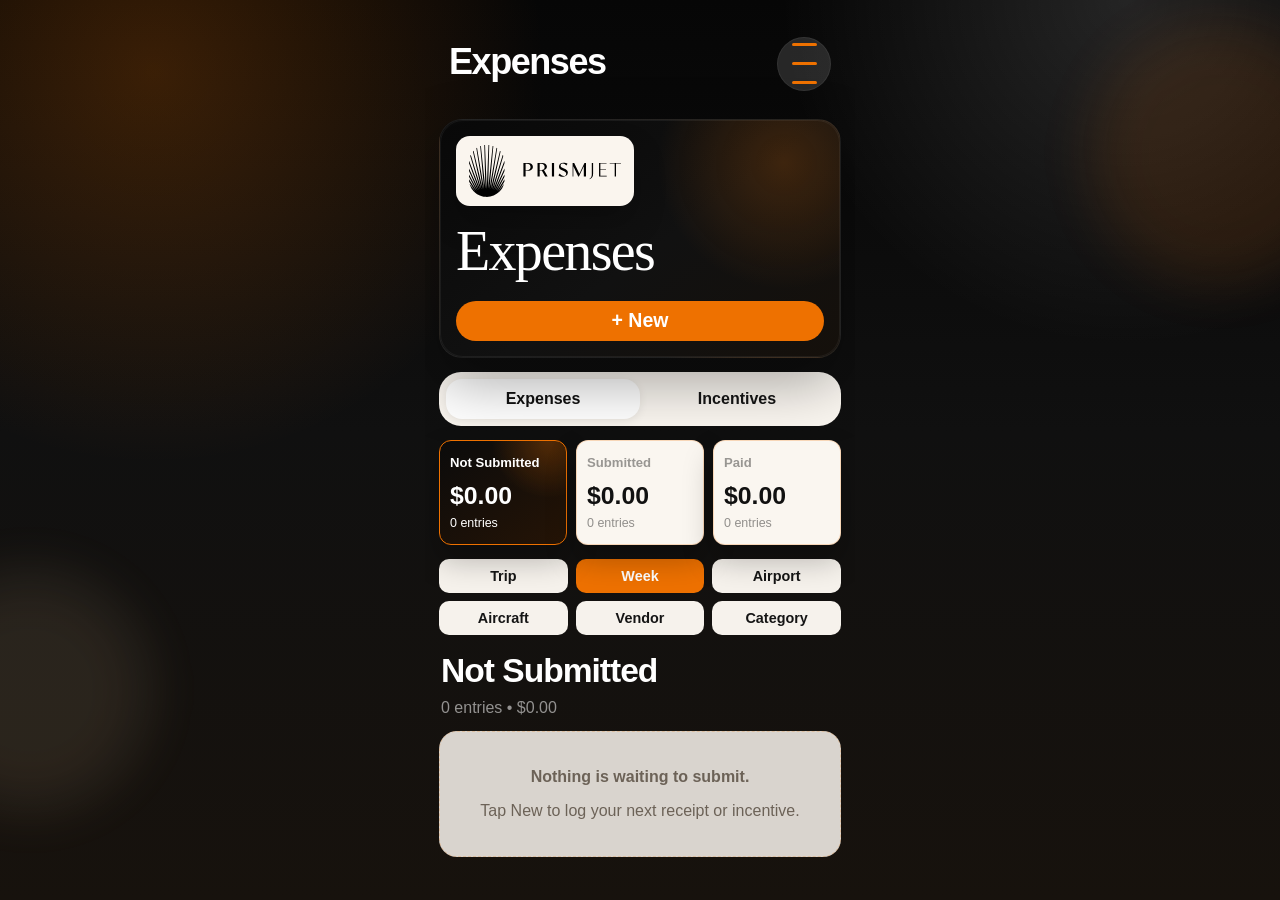
==== commit 8754198a: "Sync web and iOS expense formats" ====
--- a/web/index.html
+++ b/web/index.html
@@ -27,11 +27,17 @@
           <span></span>
         </button>
         <div class="menu-popover" id="menu-popover" hidden>
-          <button type="button" data-menu-action="import">Import Backup / CSV</button>
-          <button type="button" data-menu-action="export-backup">Export Backup</button>
-          <a href="report.html">Export Report</a>
-          <button type="button" data-menu-action="archive">Archive</button>
-          <button class="danger-menu-item" type="button" data-menu-action="clear">Delete All Entries</button>
+          <button type="button" data-menu-action="import-backup"><span class="menu-icon import-backup-icon" aria-hidden="true"></span>Import Backup</button>
+          <button type="button" data-menu-action="import-csv"><span class="menu-icon import-csv-icon" aria-hidden="true"></span>Import CSV File</button>
+          <button type="button" data-menu-action="export-backup"><span class="menu-icon export-backup-icon" aria-hidden="true"></span>Export Backup</button>
+          <button type="button" data-menu-action="export-csv"><span class="menu-icon export-csv-icon" aria-hidden="true"></span>Export CSV Report</button>
+          <button type="button" data-menu-action="export-pdf"><span class="menu-icon export-pdf-icon" aria-hidden="true"></span>Export PDF Report</button>
+          <hr class="menu-separator">
+          <button type="button" data-menu-action="archive"><span class="menu-icon archive-icon" aria-hidden="true"></span>Archive</button>
+          <button type="button" data-menu-action="categories"><span class="menu-icon category-icon" aria-hidden="true"></span>Categories</button>
+          <button type="button" data-menu-action="aircraft"><span class="menu-icon aircraft-icon" aria-hidden="true"></span>Aircraft</button>
+          <button type="button" data-menu-action="trips"><span class="menu-icon trip-icon" aria-hidden="true"></span>Trips</button>
+          <button class="danger-menu-item" type="button" data-menu-action="clear"><span class="menu-icon clear-icon" aria-hidden="true"></span>Delete All Entries</button>
         </div>
       </div>
     </header>
--- a/web/styles.css
+++ b/web/styles.css
@@ -1617,3 +1617,521 @@
     font-size: 0.96rem;
   }
 }
+
+.page-shell {
+  max-width: 430px;
+}
+
+.top-bar {
+  margin: 14px 0 28px;
+  padding: 0 10px;
+}
+
+.top-title {
+  font-size: clamp(1.9rem, 9vw, 2.25rem);
+}
+
+.hamburger-button {
+  width: 54px;
+  height: 54px;
+  background: rgba(255, 255, 255, 0.13);
+}
+
+.hamburger-button span {
+  width: 25px;
+  height: 3px;
+}
+
+.menu-popover {
+  width: min(270px, calc(100vw - 42px));
+  padding: 18px 20px;
+  border-radius: 24px;
+  background: rgba(244, 241, 235, 0.82);
+  backdrop-filter: blur(22px) saturate(150%);
+}
+
+.menu-popover button,
+.menu-popover a {
+  display: flex;
+  align-items: center;
+  gap: 16px;
+  min-height: 44px;
+  padding: 8px 4px;
+  font-size: 1.02rem;
+  font-weight: 500;
+}
+
+.menu-icon {
+  position: relative;
+  width: 22px;
+  height: 22px;
+  flex: 0 0 22px;
+}
+
+.menu-icon::before,
+.menu-icon::after {
+  content: "";
+  position: absolute;
+  border-color: currentColor;
+}
+
+.import-backup-icon::before,
+.export-backup-icon::before {
+  inset: 3px 4px;
+  border: 2px solid currentColor;
+  border-radius: 4px;
+}
+
+.import-backup-icon::after {
+  left: 7px;
+  top: 0;
+  width: 7px;
+  height: 11px;
+  border-right: 2px solid currentColor;
+  border-bottom: 2px solid currentColor;
+  transform: rotate(45deg);
+}
+
+.export-backup-icon::after {
+  left: 7px;
+  bottom: 0;
+  width: 7px;
+  height: 11px;
+  border-left: 2px solid currentColor;
+  border-top: 2px solid currentColor;
+  transform: rotate(45deg);
+}
+
+.import-csv-icon::before,
+.export-csv-icon::before {
+  inset: 3px 2px;
+  border: 2px solid currentColor;
+  border-radius: 3px;
+}
+
+.import-csv-icon::after,
+.export-csv-icon::after {
+  left: 4px;
+  right: 4px;
+  top: 10px;
+  border-top: 2px solid currentColor;
+  box-shadow: 0 5px 0 currentColor;
+}
+
+.export-pdf-icon::before {
+  inset: 2px 4px;
+  border: 2px solid currentColor;
+  border-radius: 3px;
+}
+
+.export-pdf-icon::after {
+  left: 7px;
+  top: 8px;
+  width: 8px;
+  height: 8px;
+  border-left: 2px solid currentColor;
+  border-bottom: 2px solid currentColor;
+}
+
+.archive-icon::before {
+  left: 3px;
+  right: 3px;
+  bottom: 3px;
+  height: 12px;
+  border: 2px solid currentColor;
+  border-radius: 3px;
+}
+
+.archive-icon::after {
+  left: 5px;
+  right: 5px;
+  top: 4px;
+  border-top: 3px solid currentColor;
+}
+
+.category-icon::before {
+  inset: 4px 2px 4px 5px;
+  border: 2px solid currentColor;
+  border-radius: 5px 5px 5px 9px;
+  transform: rotate(-28deg);
+}
+
+.category-icon::after {
+  left: 7px;
+  top: 8px;
+  width: 4px;
+  height: 4px;
+  border: 2px solid currentColor;
+  border-radius: 999px;
+}
+
+.aircraft-icon::before {
+  left: 2px;
+  right: 2px;
+  top: 10px;
+  border-top: 3px solid currentColor;
+}
+
+.aircraft-icon::after {
+  left: 9px;
+  top: 3px;
+  width: 4px;
+  height: 16px;
+  border-radius: 999px;
+  background: currentColor;
+  transform: rotate(55deg);
+}
+
+.trip-icon::before {
+  content: "#";
+  inset: -2px 0 0;
+  border: 0;
+  font-size: 1.45rem;
+  font-weight: 500;
+  line-height: 1;
+  text-align: center;
+}
+
+.clear-icon::before,
+.clear-icon::after {
+  left: 5px;
+  top: 10px;
+  width: 13px;
+  border-top: 3px solid currentColor;
+}
+
+.clear-icon::before {
+  transform: rotate(45deg);
+}
+
+.clear-icon::after {
+  transform: rotate(-45deg);
+}
+
+.menu-separator {
+  width: 100%;
+  border: 0;
+  border-top: 1px solid rgba(17, 17, 17, 0.12);
+  margin: 8px 0;
+}
+
+.app-header {
+  padding: 16px;
+  border-radius: 23px;
+}
+
+.app-header .brand-logo-frame {
+  width: min(178px, 48vw);
+  padding: 8px 12px;
+  border-radius: 14px;
+}
+
+.brand-lockup {
+  margin-bottom: 18px;
+}
+
+.hero-title {
+  margin: 18px 0 22px;
+  font-size: clamp(2.75rem, 12vw, 3.5rem);
+}
+
+.new-expense-link {
+  min-height: 40px;
+  font-size: 1.22rem;
+}
+
+.layout {
+  gap: 14px;
+}
+
+.ledger-toggle {
+  padding: 7px;
+  border-radius: 22px;
+}
+
+.ledger-toggle-button {
+  min-height: 40px;
+  border-radius: 16px;
+  font-size: 1rem;
+}
+
+.status-grid {
+  gap: 9px;
+}
+
+.status-tile {
+  min-height: 102px;
+  padding: 14px 10px;
+  border-radius: 12px;
+}
+
+.status-tile .summary-label {
+  margin-bottom: 12px;
+  font-size: 0.82rem;
+}
+
+.status-tile .summary-value {
+  font-size: clamp(1.18rem, 6vw, 1.55rem);
+}
+
+.status-tile .summary-meta {
+  font-size: 0.78rem;
+}
+
+.grouping-grid {
+  gap: 8px;
+}
+
+.grouping-button {
+  min-height: 34px;
+  border-radius: 10px;
+  font-size: 0.9rem;
+}
+
+.list-panel-heading {
+  margin: 6px 2px 12px;
+}
+
+.list-panel-heading h2 {
+  font-size: clamp(1.7rem, 8vw, 2.1rem);
+}
+
+.expense-group-summary {
+  min-height: 56px;
+  padding: 9px 10px;
+}
+
+.expense-group-summary-label {
+  font-size: 0.98rem;
+}
+
+.expense-group-summary-total {
+  font-size: 1rem;
+}
+
+.accordion-chevron {
+  padding-left: 4px;
+}
+
+.form-page {
+  max-width: 430px;
+}
+
+.native-editor-page {
+  min-height: 100vh;
+  padding: max(54px, env(safe-area-inset-top)) 18px max(18px, env(safe-area-inset-bottom));
+  background: #f1f1f6;
+}
+
+.native-editor-toolbar {
+  display: grid;
+  grid-template-columns: auto 1fr auto;
+  align-items: center;
+  gap: 14px;
+  margin-bottom: 96px;
+}
+
+.native-editor-toolbar h1 {
+  color: #111;
+  font-family: var(--ui-font);
+  font-size: 1.12rem;
+  font-weight: 800;
+  text-align: center;
+  letter-spacing: -0.01em;
+}
+
+.native-toolbar-pill {
+  min-width: 76px;
+  min-height: 44px;
+  display: inline-flex;
+  align-items: center;
+  justify-content: center;
+  border-radius: 999px;
+  background: rgba(255, 255, 255, 0.82);
+  color: #111;
+  font-size: 1.02rem;
+  font-weight: 600;
+  box-shadow: 0 16px 34px rgba(18, 18, 23, 0.08);
+}
+
+.native-editor-stack {
+  display: grid;
+  gap: 38px;
+}
+
+.native-editor-card {
+  padding: 20px;
+  border-radius: 28px;
+  background: rgba(255, 255, 255, 0.98);
+}
+
+.native-file-card {
+  display: grid;
+  gap: 16px;
+}
+
+.native-segmented-picker {
+  grid-template-columns: repeat(2, minmax(0, 1fr));
+  gap: 0;
+  margin: 0;
+  padding: 3px;
+  border-radius: 18px;
+  background: #e8e8e8;
+}
+
+.native-segmented-picker legend,
+.visually-hidden {
+  position: absolute;
+  width: 1px;
+  height: 1px;
+  overflow: hidden;
+  clip: rect(0 0 0 0);
+  white-space: nowrap;
+}
+
+.native-segmented-picker .entry-type-option span {
+  min-height: 32px;
+  border: 0;
+  border-radius: 15px;
+  background: transparent;
+  color: #111;
+  font-size: 0.92rem;
+  font-weight: 700;
+}
+
+.native-segmented-picker .entry-type-option input:checked + span {
+  background: #fff;
+  box-shadow: 0 1px 4px rgba(0, 0, 0, 0.08);
+  color: #111;
+}
+
+.native-receipt-field {
+  padding: 0;
+  border: 0;
+  background: transparent;
+}
+
+.native-receipt-field input[type="file"] {
+  min-height: 42px;
+  padding: 0;
+  border: 0;
+  border-radius: 999px;
+  color: transparent;
+  background: #e47925;
+}
+
+.native-receipt-field input[type="file"]::file-selector-button {
+  width: 100%;
+  min-height: 42px;
+  margin: 0;
+  border: 0;
+  border-radius: 999px;
+  background: #e47925;
+  color: #fff;
+  font: inherit;
+  font-size: 1.1rem;
+  font-weight: 500;
+}
+
+.native-receipt-field .scan-status {
+  margin: 8px 0 0;
+  color: #7d7d84;
+  font-size: 0.78rem;
+  text-align: center;
+}
+
+.native-fields-card,
+.native-details-card .optional-grid {
+  display: grid;
+  gap: 0;
+}
+
+.native-row {
+  min-height: 56px;
+  justify-content: center;
+  border-bottom: 1px solid rgba(17, 17, 17, 0.1);
+}
+
+.native-row:last-child {
+  border-bottom: 0;
+}
+
+.native-row input,
+.native-row select,
+.native-row textarea {
+  min-height: 52px;
+  padding: 0;
+  border: 0;
+  border-radius: 0;
+  background: transparent;
+  box-shadow: none;
+  font-size: 1.02rem;
+}
+
+.native-row input:focus,
+.native-row select:focus,
+.native-row textarea:focus {
+  box-shadow: none;
+  transform: none;
+}
+
+.native-date-row,
+.native-select-row {
+  display: grid;
+  grid-template-columns: minmax(108px, auto) minmax(0, 1fr);
+  align-items: center;
+  gap: 12px;
+}
+
+.native-date-row > span,
+.native-select-row > span {
+  font-size: 1.02rem;
+  font-weight: 500;
+}
+
+.native-date-row input,
+.native-select-row input,
+.native-select-row select {
+  color: #8d8d93;
+  text-align: right;
+}
+
+.native-details-card {
+  padding: 20px;
+}
+
+.native-details-card summary {
+  padding: 0 0 14px;
+  color: #8d8d93;
+  cursor: default;
+  pointer-events: none;
+  font-size: 1.02rem;
+  font-weight: 800;
+}
+
+.native-details-card[open] summary {
+  border-bottom: 0;
+}
+
+.native-details-card .optional-grid {
+  padding: 0;
+  grid-template-columns: 1fr;
+}
+
+.native-notes-row {
+  min-height: 94px;
+  align-items: flex-start;
+}
+
+.native-notes-row textarea {
+  padding-top: 16px;
+  resize: none;
+}
+
+.location-row {
+  grid-template-columns: 1fr;
+}
+
+.location-row .inline-button {
+  display: none;
+}
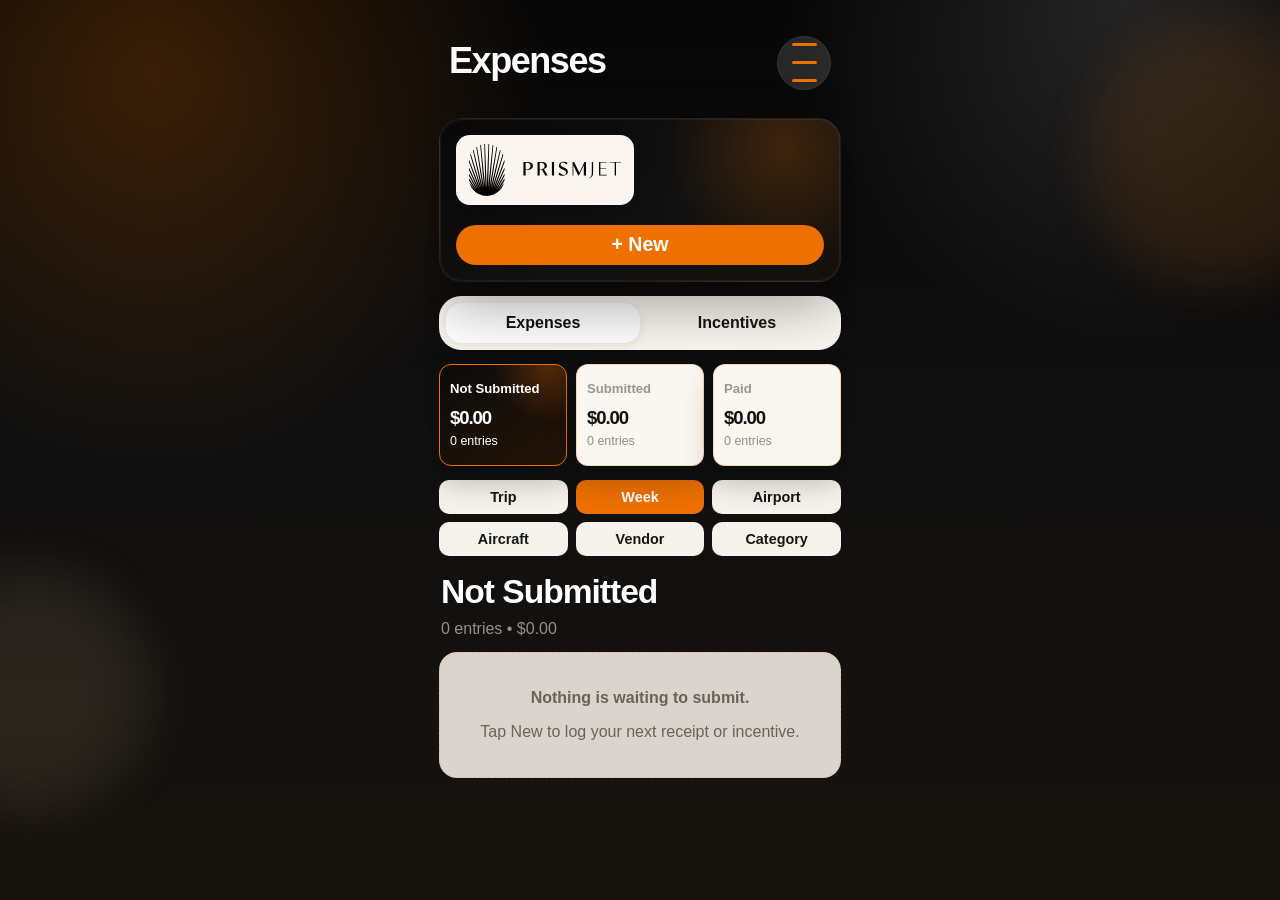
==== commit 202a969f: "Refine web editor interactions" ====
--- a/web/index.html
+++ b/web/index.html
@@ -49,7 +49,6 @@
             <img class="brand-logo" src="assets/prismjet-logo.svg" alt="PrismJet">
           </div>
         </div>
-        <h2 class="hero-title">Expenses</h2>
         <a class="primary-button new-expense-link" id="new-entry-link" href="expense.html?type=expense">+ New</a>
       </div>
       <input id="import-input" type="file" accept=".json,application/json,.csv,text/csv" hidden>
--- a/web/styles.css
+++ b/web/styles.css
@@ -2135,3 +2135,206 @@
 .location-row .inline-button {
   display: none;
 }
+
+.status-tile {
+  min-width: 0;
+  overflow: hidden;
+}
+
+.status-tile .summary-value {
+  max-width: 100%;
+  overflow: hidden;
+  font-size: clamp(1rem, 4vw, 1.16rem);
+  line-height: 1.08;
+  letter-spacing: -0.06em;
+  white-space: nowrap;
+}
+
+.status-tile .summary-label,
+.status-tile .summary-meta {
+  min-width: 0;
+  overflow: hidden;
+  text-overflow: ellipsis;
+  white-space: nowrap;
+}
+
+@media (max-width: 380px) {
+  .status-tile {
+    padding-inline: 8px;
+  }
+
+  .status-tile .summary-value {
+    font-size: 0.98rem;
+  }
+}
+
+.hamburger-button {
+  gap: 2px;
+}
+
+.hamburger-button span {
+  width: 25px;
+  height: 3px;
+}
+
+.app-header .hero-copy {
+  display: grid;
+  gap: 20px;
+}
+
+.brand-lockup {
+  margin-bottom: 0;
+}
+
+.native-editor-toolbar {
+  margin-bottom: 72px;
+}
+
+.native-editor-stack {
+  gap: 28px;
+}
+
+.native-editor-card {
+  padding: 18px;
+  border-radius: 26px;
+}
+
+.native-file-card {
+  gap: 12px;
+}
+
+.native-receipt-field {
+  position: relative;
+  display: grid;
+  gap: 10px;
+  cursor: pointer;
+}
+
+.native-receipt-field input[type="file"] {
+  position: absolute;
+  inset: 0;
+  z-index: 2;
+  width: 100%;
+  height: 44px;
+  min-height: 44px;
+  opacity: 0;
+  cursor: pointer;
+}
+
+.native-receipt-field input[type="file"]::file-selector-button {
+  display: none;
+}
+
+.file-button-label {
+  display: flex;
+  align-items: center;
+  justify-content: center;
+  min-height: 44px;
+  border-radius: 999px;
+  background: #e47925;
+  color: #fff;
+  font-size: 1.1rem;
+  font-weight: 500;
+  line-height: 1;
+}
+
+.native-receipt-field .receipt-actions {
+  margin-top: 0;
+}
+
+.native-receipt-field .scan-status {
+  margin: 0;
+}
+
+.native-file-card .photo-preview {
+  gap: 12px;
+  margin-top: 0;
+}
+
+.native-file-card .photo-preview img {
+  order: 1;
+  width: 100%;
+  max-height: 238px;
+  border-radius: 18px;
+  object-fit: cover;
+  object-position: top center;
+  background: #e7e7ed;
+}
+
+.native-file-card .photo-preview-actions {
+  order: 2;
+  display: grid;
+  gap: 0;
+}
+
+.native-file-card #open-preview-button {
+  display: none;
+}
+
+.native-file-card #remove-photo-button {
+  justify-content: flex-start;
+  min-height: 42px;
+  padding: 0;
+  border: 0;
+  background: transparent;
+  color: #e5484d;
+  font-size: 1rem;
+}
+
+.native-row {
+  min-height: 48px;
+}
+
+.native-row input,
+.native-row select,
+.native-row textarea {
+  min-height: 46px;
+  font-size: 0.98rem;
+}
+
+.native-date-row,
+.native-select-row {
+  grid-template-columns: minmax(98px, auto) minmax(0, 1fr);
+}
+
+.native-date-row > span,
+.native-select-row > span {
+  font-size: 0.98rem;
+}
+
+.native-add-row {
+  display: grid;
+  grid-template-columns: minmax(0, 1fr) auto;
+  align-items: center;
+  min-height: 46px;
+  border-bottom: 1px solid rgba(17, 17, 17, 0.1);
+}
+
+.native-add-row input {
+  width: 100%;
+  min-width: 0;
+  min-height: 44px;
+  padding: 0;
+  border: 0;
+  background: transparent;
+  color: #111;
+  font-size: 0.98rem;
+}
+
+.native-add-row input:focus {
+  outline: none;
+}
+
+.native-add-row button {
+  min-height: 38px;
+  padding: 0 0 0 14px;
+  border: 0;
+  background: transparent;
+  color: #b5b5bc;
+  font: inherit;
+  font-weight: 700;
+}
+
+.native-add-row button:active {
+  color: #e47925;
+}
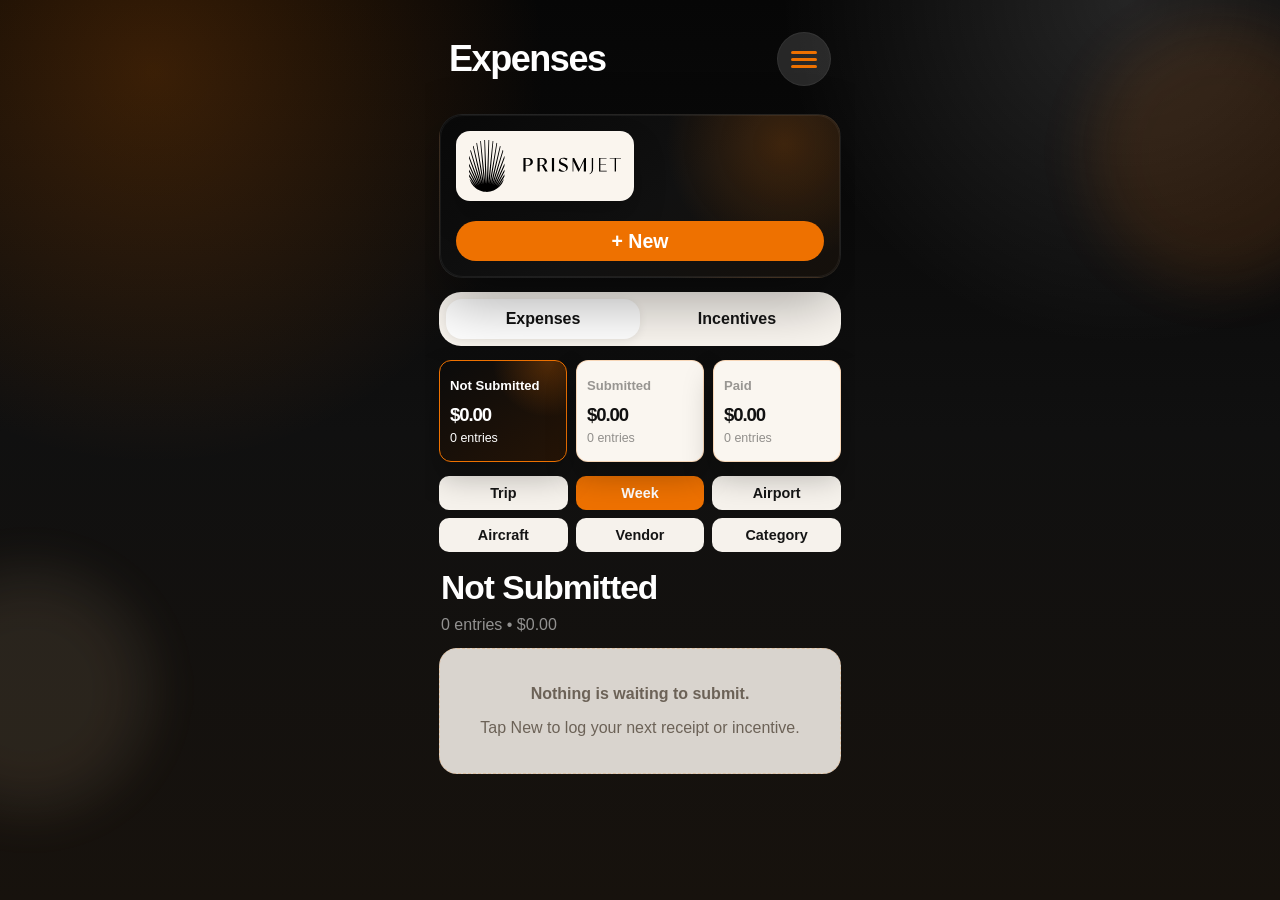
==== commit 8526e452: "Improve web menu option management" ====
--- a/web/index.html
+++ b/web/index.html
@@ -127,6 +127,89 @@
     </main>
   </div>
 
+  <div class="report-modal" id="report-modal" role="dialog" aria-modal="true" aria-labelledby="report-modal-title" hidden>
+    <div class="report-modal-scrim" id="report-modal-scrim"></div>
+    <form class="report-modal-card report-options-card card" id="report-options-form" tabindex="-1">
+      <header class="report-modal-header">
+        <div>
+          <p class="eyebrow">Report Options</p>
+          <h2 id="report-modal-title">Export Report</h2>
+          <p class="report-modal-copy">Choose exactly what should be included before the file is created.</p>
+        </div>
+        <button class="inline-button" id="report-close-button" type="button">Cancel</button>
+      </header>
+
+      <section class="report-date-grid">
+        <label class="field">
+          <span>Start date</span>
+          <input id="report-start-date" name="startDate" type="date">
+        </label>
+        <label class="field">
+          <span>End date</span>
+          <input id="report-end-date" name="endDate" type="date">
+        </label>
+      </section>
+
+      <fieldset class="report-option-section">
+        <legend>Entry Type</legend>
+        <div class="report-chip-grid" id="report-type-options"></div>
+      </fieldset>
+
+      <fieldset class="report-option-section">
+        <legend>Status</legend>
+        <div class="report-chip-grid" id="report-status-options"></div>
+      </fieldset>
+
+      <fieldset class="report-option-section">
+        <legend>Categories</legend>
+        <div class="report-chip-grid" id="report-category-options"></div>
+      </fieldset>
+
+      <fieldset class="report-option-section">
+        <legend>Airports</legend>
+        <div class="report-chip-grid" id="report-airport-options"></div>
+      </fieldset>
+
+      <fieldset class="report-option-section">
+        <legend>Aircraft</legend>
+        <div class="report-chip-grid" id="report-aircraft-options"></div>
+      </fieldset>
+
+      <fieldset class="report-option-section">
+        <legend>Trips</legend>
+        <div class="report-chip-grid" id="report-trip-options"></div>
+      </fieldset>
+
+      <p class="report-modal-preview" id="report-preview">0 entries • $0.00</p>
+
+      <div class="report-modal-actions">
+        <button class="inline-button" id="report-cancel-button" type="button">Cancel</button>
+        <button class="primary-button" id="report-export-button" type="submit">Export</button>
+      </div>
+    </form>
+  </div>
+
+  <div class="report-modal" id="option-modal" role="dialog" aria-modal="true" aria-labelledby="option-modal-title" hidden>
+    <div class="report-modal-scrim" id="option-modal-scrim"></div>
+    <section class="report-modal-card option-manager-card card" tabindex="-1">
+      <header class="report-modal-header">
+        <div>
+          <p class="eyebrow">Menu Options</p>
+          <h2 id="option-modal-title">Options</h2>
+          <p class="report-modal-copy" id="option-modal-copy">Edit the choices shown when creating a new entry.</p>
+        </div>
+        <button class="inline-button" id="option-close-button" type="button">Done</button>
+      </header>
+
+      <div class="option-list" id="option-list"></div>
+
+      <form class="option-add-form" id="option-add-form">
+        <input id="option-new-value" type="text" maxlength="60" placeholder="Add option" autocomplete="off">
+        <button class="primary-button" id="option-add-button" type="submit">Add</button>
+      </form>
+    </section>
+  </div>
+
   <script src="app.js" type="module"></script>
 </body>
 </html>
--- a/web/styles.css
+++ b/web/styles.css
@@ -446,11 +446,13 @@
   transition: transform 180ms ease;
 }
 
+.expense-group.is-open > .expense-group-summary,
 .expense-group[open] > .expense-group-summary,
 .submitted-expense-item[open] > .submitted-expense-summary {
   border-bottom: 1px solid rgba(238, 113, 0, 0.16);
 }
 
+.expense-group.is-open > .expense-group-summary .accordion-chevron,
 .expense-group[open] > .expense-group-summary .accordion-chevron,
 .submitted-expense-item[open] > .submitted-expense-summary .accordion-chevron {
   transform: rotate(90deg);
@@ -459,6 +461,10 @@
 .expense-group-content,
 .submitted-expense-body {
   padding: 10px 12px 12px;
+}
+
+.expense-group-content[hidden] {
+  display: none;
 }
 
 .expense-group-actions {
@@ -1121,11 +1127,169 @@
 }
 
 .report-modal-actions {
+  position: sticky;
+  bottom: -16px;
   display: flex;
   justify-content: flex-end;
   gap: 10px;
   flex-wrap: wrap;
   margin-top: 14px;
+  padding-top: 12px;
+  background: linear-gradient(180deg, rgba(255, 251, 245, 0), rgba(255, 251, 245, 0.98) 34%);
+}
+
+.report-options-card {
+  max-height: min(86vh, 780px);
+  overflow: auto;
+  background: rgba(255, 251, 245, 0.98);
+}
+
+.report-options-card .eyebrow {
+  margin: 0 0 6px;
+  color: var(--accent);
+}
+
+.report-options-card h2 {
+  margin: 0;
+  color: var(--text);
+  font-family: var(--hero-font);
+  font-size: 2rem;
+  font-weight: 400;
+}
+
+.report-date-grid {
+  display: grid;
+  gap: 10px;
+  grid-template-columns: repeat(2, minmax(0, 1fr));
+}
+
+.report-option-section {
+  margin: 14px 0 0;
+  padding: 0;
+  border: 0;
+}
+
+.report-option-section legend {
+  margin-bottom: 8px;
+  color: var(--muted);
+  font-size: 0.82rem;
+  font-weight: 800;
+}
+
+.report-chip-grid {
+  display: flex;
+  flex-wrap: wrap;
+  gap: 8px;
+}
+
+.report-checkbox {
+  position: relative;
+  display: inline-flex;
+}
+
+.report-checkbox input {
+  position: absolute;
+  inset: 0;
+  opacity: 0;
+}
+
+.report-checkbox span {
+  display: inline-flex;
+  align-items: center;
+  min-height: 34px;
+  padding: 0 12px;
+  border: 1px solid rgba(17, 17, 17, 0.12);
+  border-radius: 999px;
+  background: #fff;
+  color: var(--text);
+  font-size: 0.86rem;
+  font-weight: 800;
+}
+
+.report-checkbox input:checked + span {
+  border-color: rgba(238, 113, 0, 0.5);
+  background: var(--accent);
+  color: #fff;
+}
+
+.report-checkbox input:focus-visible + span {
+  box-shadow: 0 0 0 4px rgba(238, 113, 0, 0.14);
+}
+
+.report-empty-filter {
+  margin: 0;
+  color: var(--muted);
+  font-size: 0.86rem;
+}
+
+.option-manager-card {
+  display: grid;
+  gap: 14px;
+  max-height: min(82vh, 700px);
+  overflow: auto;
+  background: rgba(255, 251, 245, 0.98);
+}
+
+.option-list {
+  display: grid;
+  gap: 8px;
+}
+
+.option-row {
+  display: grid;
+  grid-template-columns: auto 1fr;
+  align-items: center;
+  gap: 12px;
+  min-height: 48px;
+  padding: 8px 12px 8px 8px;
+  border: 1px solid rgba(17, 17, 17, 0.08);
+  border-radius: 16px;
+  background: #fff;
+  color: var(--text);
+  font-weight: 800;
+}
+
+.option-delete-button {
+  display: inline-flex;
+  align-items: center;
+  justify-content: center;
+  width: 28px;
+  height: 28px;
+  border-radius: 999px;
+  background: #b3261e;
+  color: #fff;
+  font-size: 1.2rem;
+  font-weight: 900;
+  line-height: 1;
+}
+
+.option-empty-state {
+  margin: 0;
+  padding: 16px;
+  border: 1px dashed rgba(238, 113, 0, 0.28);
+  border-radius: 16px;
+  color: var(--muted);
+  background: rgba(248, 241, 231, 0.62);
+}
+
+.option-add-form {
+  position: sticky;
+  bottom: -16px;
+  display: grid;
+  grid-template-columns: minmax(0, 1fr) auto;
+  gap: 10px;
+  padding-top: 12px;
+  background: linear-gradient(180deg, rgba(255, 251, 245, 0), rgba(255, 251, 245, 0.98) 34%);
+}
+
+.option-add-form input {
+  min-width: 0;
+  min-height: 44px;
+  padding: 0 14px;
+  border: 1px solid rgba(17, 17, 17, 0.14);
+  border-radius: 999px;
+  background: #fff;
+  color: var(--text);
 }
 
 .image-modal {
@@ -2338,3 +2502,22 @@
 .native-add-row button:active {
   color: #e47925;
 }
+
+.hamburger-button {
+  display: inline-flex;
+  flex-direction: column;
+  align-items: center;
+  justify-content: center;
+  gap: 4px;
+}
+
+.hamburger-button span {
+  width: 26px;
+  height: 3px;
+}
+
+@media (max-width: 480px) {
+  .option-add-form {
+    grid-template-columns: 1fr;
+  }
+}
